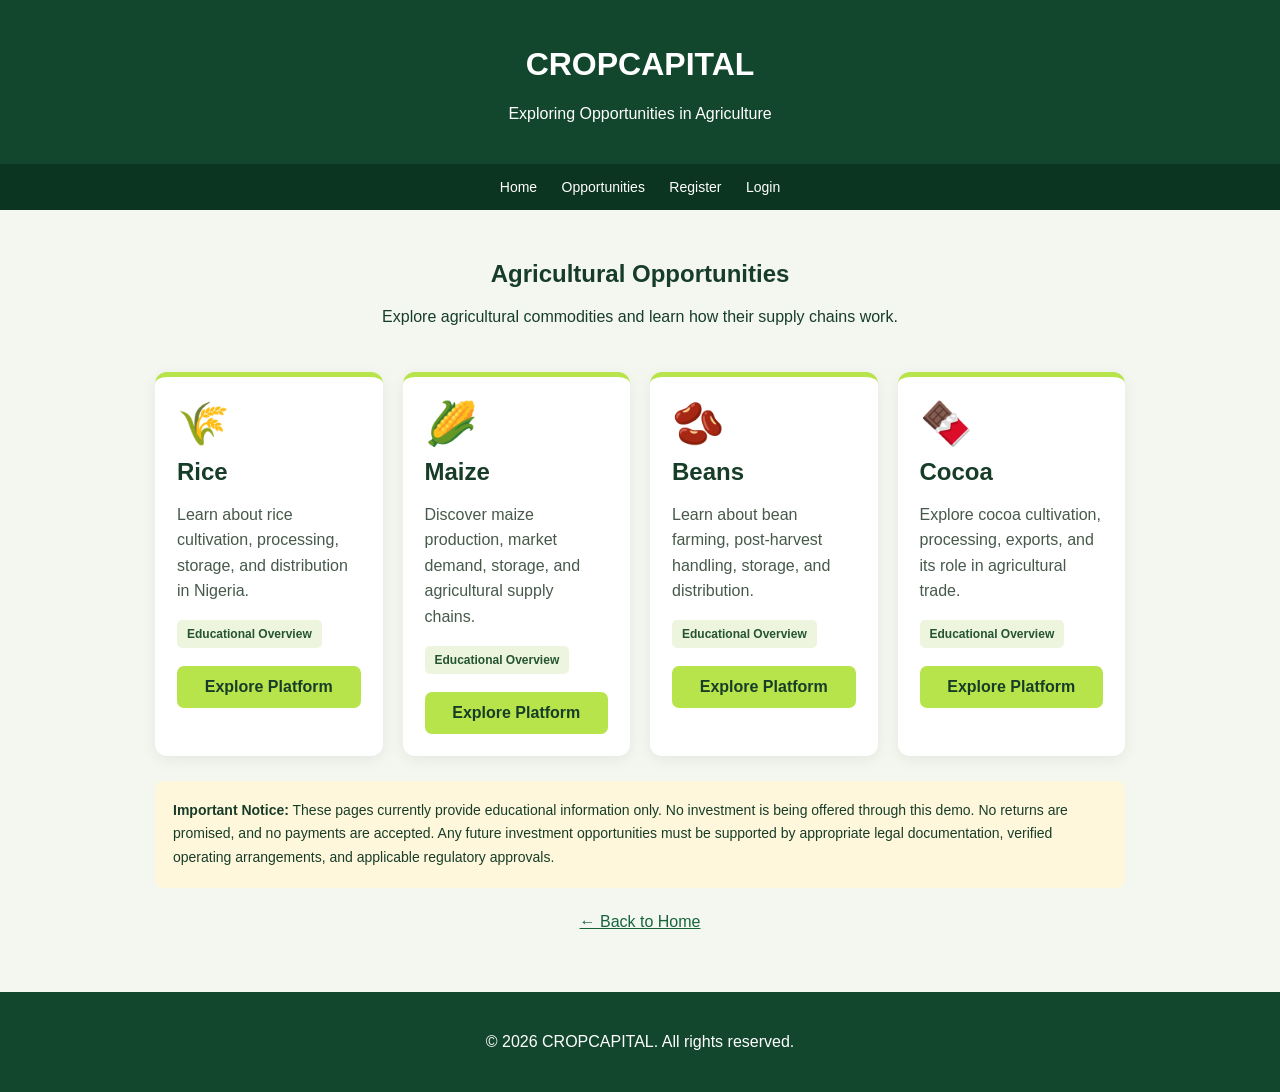
==== plans.html @ 01fa6365 "Create plans.html" ====
<!DOCTYPE html>
<html lang="en">
<head>
  <meta charset="UTF-8">
  <meta name="viewport" content="width=device-width, initial-scale=1.0">
  <title>Agricultural Opportunities | CROPCAPITAL</title>

  <style>
    * { box-sizing: border-box; }

    body {
      margin: 0;
      font-family: Arial, sans-serif;
      background: #f3f7f0;
      color: #173d28;
    }

    header {
      background: #12472d;
      color: white;
      text-align: center;
      padding: 25px 15px;
    }

    nav {
      background: #0b3520;
      padding: 14px;
      text-align: center;
    }

    nav a {
      color: white;
      text-decoration: none;
      margin: 0 10px;
      font-size: 14px;
    }

    .intro {
      text-align: center;
      padding: 30px 15px 15px;
    }

    .container {
      max-width: 1000px;
      margin: auto;
      padding: 15px;
    }

    .plans {
      display: grid;
      grid-template-columns: repeat(auto-fit, minmax(220px, 1fr));
      gap: 20px;
    }

    .card {
      background: white;
      border-radius: 12px;
      padding: 22px;
      box-shadow: 0 4px 15px #00000010;
      border-top: 5px solid #b7e34b;
    }

    .crop {
      font-size: 42px;
      margin-bottom: 10px;
    }

    .card h2 {
      margin: 5px 0 12px;
    }

    .card p {
      line-height: 1.6;
      color: #46594b;
    }

    .status {
      display: inline-block;
      background: #edf5df;
      color: #24552f;
      padding: 7px 10px;
      border-radius: 5px;
      font-size: 12px;
      font-weight: bold;
    }

    .button {
      display: block;
      text-align: center;
      background: #b7e34b;
      color: #173d28;
      padding: 12px;
      border-radius: 7px;
      text-decoration: none;
      font-weight: bold;
      margin-top: 18px;
    }

    .notice {
      background: #fff7dc;
      padding: 18px;
      border-radius: 8px;
      line-height: 1.7;
      margin: 25px 0;
      font-size: 14px;
    }

    footer {
      text-align: center;
      padding: 25px;
      background: #12472d;
      color: white;
      margin-top: 30px;
    }
  </style>
</head>

<body>

  <header>
    <h1>CROPCAPITAL</h1>
    <p>Exploring Opportunities in Agriculture</p>
  </header>

  <nav>
    <a href="index.html">Home</a>
    <a href="plans.html">Opportunities</a>
    <a href="register.html">Register</a>
    <a href="login.html">Login</a>
  </nav>

  <section class="intro">
    <h2>Agricultural Opportunities</h2>
    <p>Explore agricultural commodities and learn how their supply chains work.</p>
  </section>

  <main class="container">
    <div class="plans">

      <article class="card">
        <div class="crop">🌾</div>
        <h2>Rice</h2>
        <p>Learn about rice cultivation, processing, storage, and distribution in Nigeria.</p>
        <span class="status">Educational Overview</span>
        <a class="button" href="register.html">Explore Platform</a>
      </article>

      <article class="card">
        <div class="crop">🌽</div>
        <h2>Maize</h2>
        <p>Discover maize production, market demand, storage, and agricultural supply chains.</p>
        <span class="status">Educational Overview</span>
        <a class="button" href="register.html">Explore Platform</a>
      </article>

      <article class="card">
        <div class="crop">🫘</div>
        <h2>Beans</h2>
        <p>Learn about bean farming, post-harvest handling, storage, and distribution.</p>
        <span class="status">Educational Overview</span>
        <a class="button" href="register.html">Explore Platform</a>
      </article>

      <article class="card">
        <div class="crop">🍫</div>
        <h2>Cocoa</h2>
        <p>Explore cocoa cultivation, processing, exports, and its role in agricultural trade.</p>
        <span class="status">Educational Overview</span>
        <a class="button" href="register.html">Explore Platform</a>
      </article>

    </div>

    <div class="notice">
      <strong>Important Notice:</strong>
      These pages currently provide educational information only.
      No investment is being offered through this demo. No returns are
      promised, and no payments are accepted. Any future investment
      opportunities must be supported by appropriate legal documentation,
      verified operating arrangements, and applicable regulatory approvals.
    </div>

    <p style="text-align:center;">
      <a href="index.html" style="color:#17643b;">← Back to Home</a>
    </p>
  </main>

  <footer>
    <p>&copy; 2026 CROPCAPITAL. All rights reserved.</p>
  </footer>

</body>
</html>
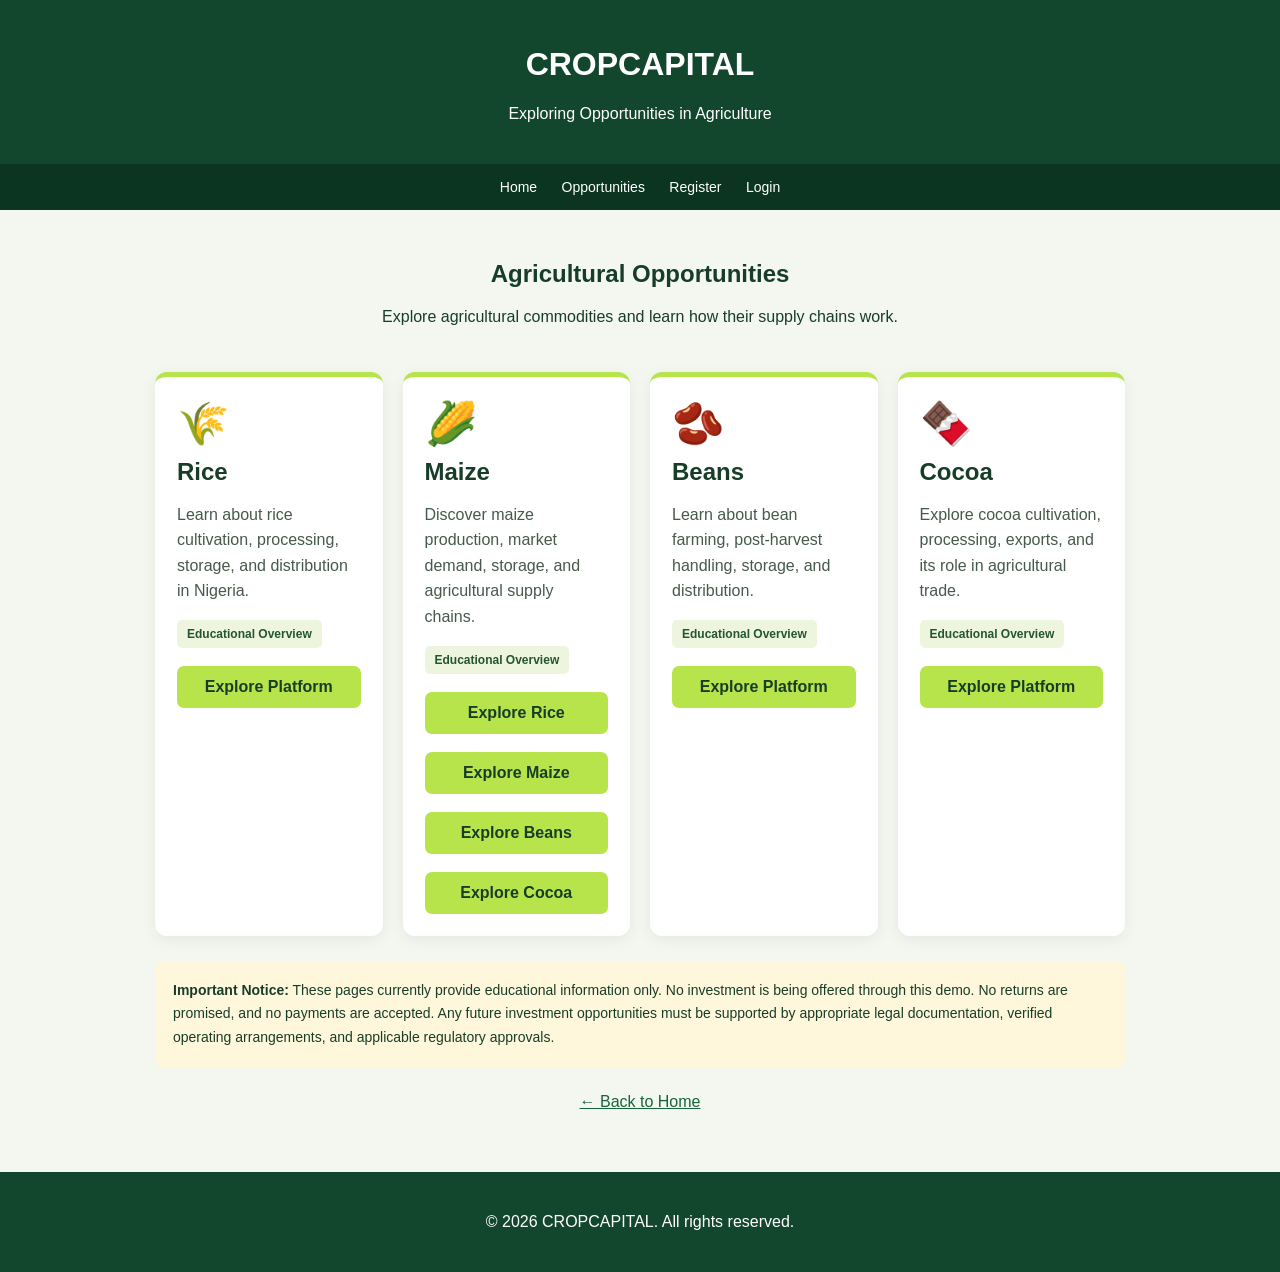
==== commit 271482c5: "Update plans.html" ====
--- a/plans.html
+++ b/plans.html
@@ -150,7 +150,10 @@
         <h2>Maize</h2>
         <p>Discover maize production, market demand, storage, and agricultural supply chains.</p>
         <span class="status">Educational Overview</span>
-        <a class="button" href="register.html">Explore Platform</a>
+        <a class="button" href="rice.html">Explore Rice</a>
+        <a class="button" href="maize.html">Explore Maize</a>
+        <a class="button" href="beans.html">Explore Beans</a>
+        <a class="button" href="cocoa.html">Explore Cocoa</a>
       </article>
 
       <article class="card">
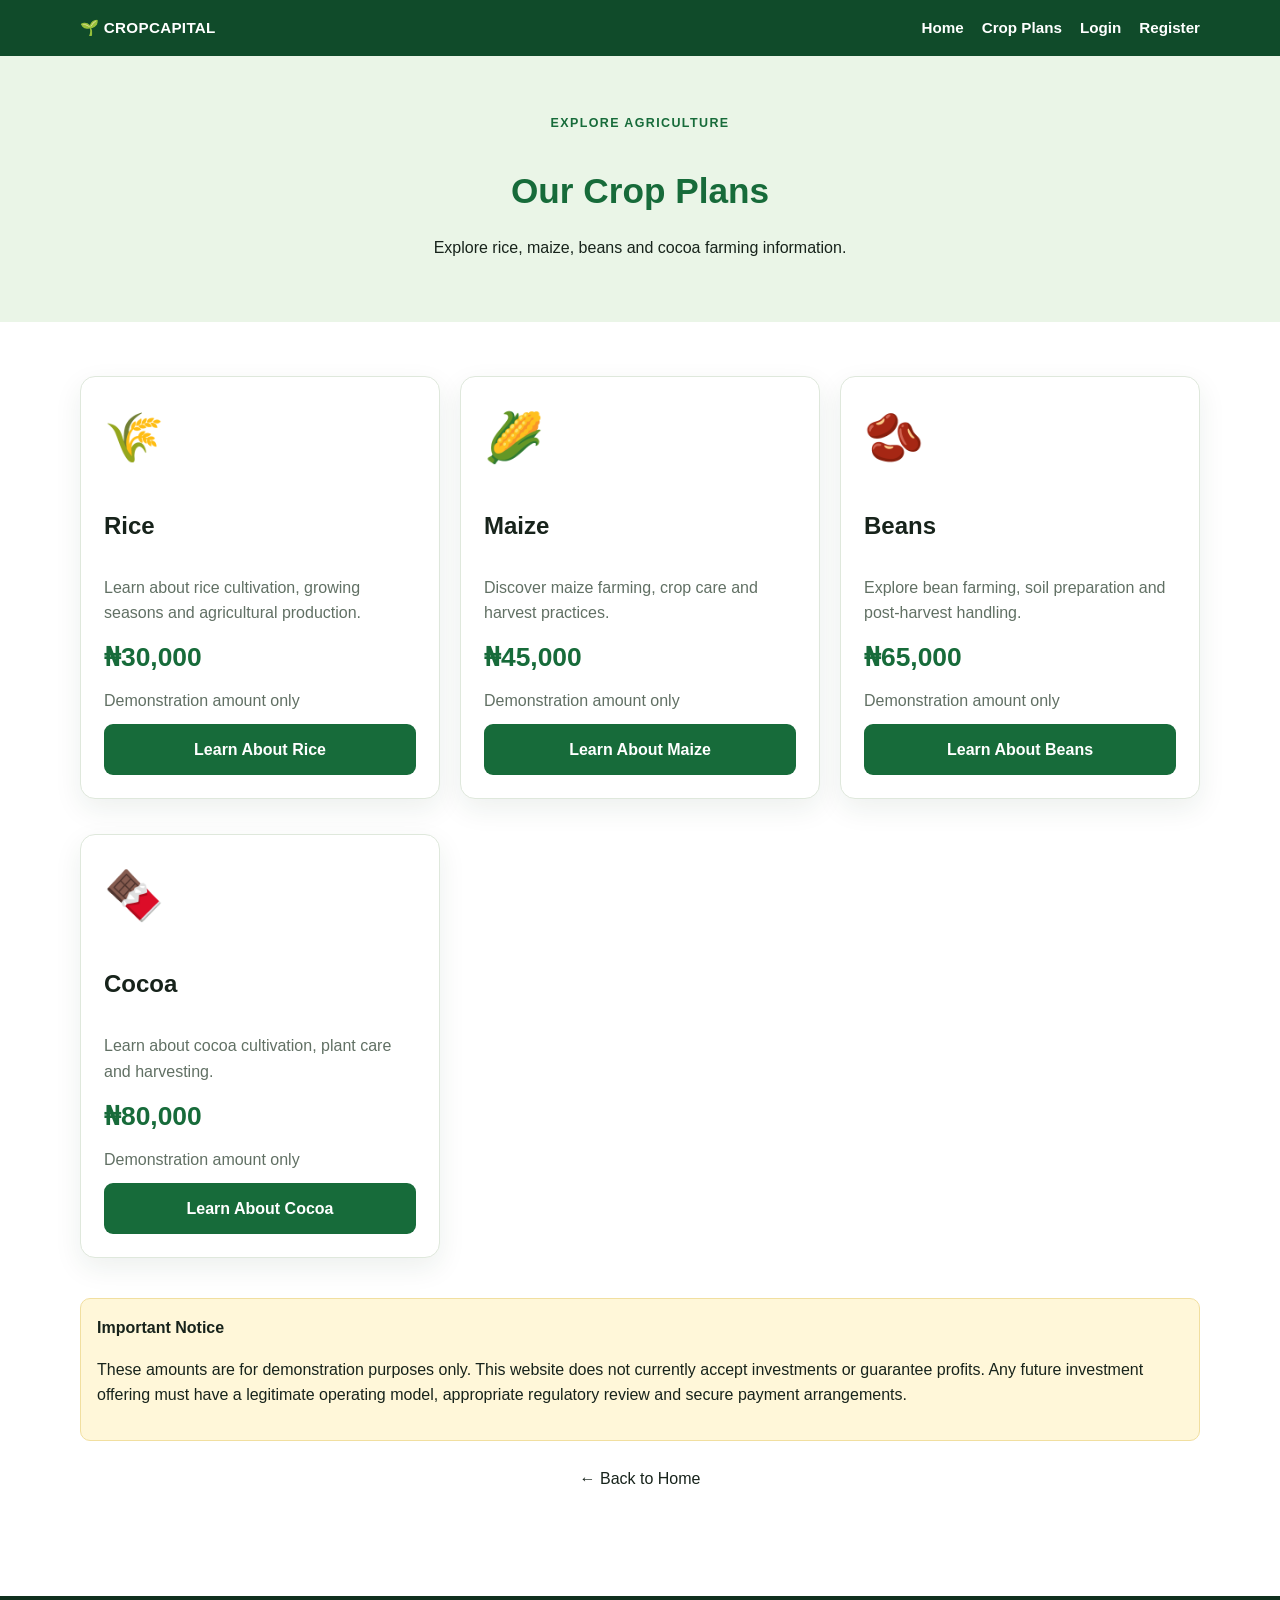
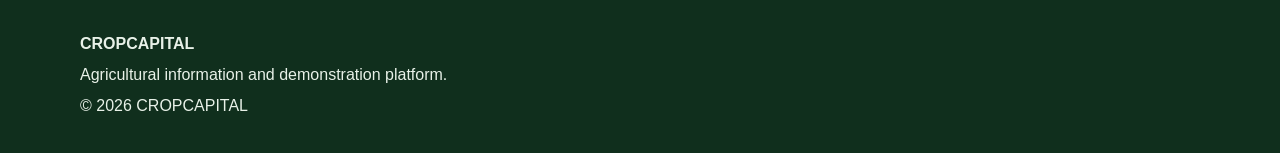
==== commit 1d398723: "Update plans.html" ====
--- a/plans.html
+++ b/plans.html
@@ -3,194 +3,113 @@
 <head>
   <meta charset="UTF-8">
   <meta name="viewport" content="width=device-width, initial-scale=1.0">
-  <title>Agricultural Opportunities | CROPCAPITAL</title>
-
+  <title>Crop Plans | CROPCAPITAL</title>
+  <link rel="stylesheet" href="style.css">
   <style>
-    * { box-sizing: border-box; }
-
-    body {
-      margin: 0;
-      font-family: Arial, sans-serif;
-      background: #f3f7f0;
-      color: #173d28;
-    }
-
-    header {
-      background: #12472d;
-      color: white;
-      text-align: center;
-      padding: 25px 15px;
-    }
-
-    nav {
-      background: #0b3520;
-      padding: 14px;
+    .plans-hero {
+      background: #eaf5e7;
+      padding: 45px 20px;
       text-align: center;
     }
-
-    nav a {
-      color: white;
-      text-decoration: none;
-      margin: 0 10px;
-      font-size: 14px;
-    }
-
-    .intro {
-      text-align: center;
-      padding: 30px 15px 15px;
-    }
-
-    .container {
-      max-width: 1000px;
-      margin: auto;
-      padding: 15px;
-    }
-
-    .plans {
-      display: grid;
-      grid-template-columns: repeat(auto-fit, minmax(220px, 1fr));
-      gap: 20px;
-    }
-
-    .card {
-      background: white;
-      border-radius: 12px;
-      padding: 22px;
-      box-shadow: 0 4px 15px #00000010;
-      border-top: 5px solid #b7e34b;
-    }
-
-    .crop {
-      font-size: 42px;
+    .plans-hero h1 {
+      color: #176b3a;
+      font-size: 2.2rem;
       margin-bottom: 10px;
     }
-
-    .card h2 {
-      margin: 5px 0 12px;
-    }
-
-    .card p {
-      line-height: 1.6;
-      color: #46594b;
-    }
-
-    .status {
-      display: inline-block;
-      background: #edf5df;
-      color: #24552f;
-      padding: 7px 10px;
-      border-radius: 5px;
-      font-size: 12px;
-      font-weight: bold;
-    }
-
-    .button {
-      display: block;
-      text-align: center;
-      background: #b7e34b;
-      color: #173d28;
-      padding: 12px;
-      border-radius: 7px;
-      text-decoration: none;
-      font-weight: bold;
-      margin-top: 18px;
-    }
-
-    .notice {
-      background: #fff7dc;
-      padding: 18px;
-      border-radius: 8px;
-      line-height: 1.7;
-      margin: 25px 0;
-      font-size: 14px;
-    }
-
-    footer {
-      text-align: center;
-      padding: 25px;
-      background: #12472d;
-      color: white;
-      margin-top: 30px;
+    .crop-icon { font-size: 3rem; }
+    .price { color: #176b3a; font-size: 1.6rem; font-weight: bold; }
+    .plan-card { margin-bottom: 15px; }
+    .disclaimer {
+      background: #fff7d9;
+      border: 1px solid #f1dfa0;
+      border-radius: 10px;
+      padding: 16px;
+      margin-top: 25px;
     }
   </style>
 </head>
-
 <body>
 
-  <header>
-    <h1>CROPCAPITAL</h1>
-    <p>Exploring Opportunities in Agriculture</p>
-  </header>
+<header>
+  <div class="container nav">
+    <a class="brand" href="index.html">🌱 CROPCAPITAL</a>
+    <nav>
+      <a href="index.html">Home</a>
+      <a href="plans.html">Crop Plans</a>
+      <a href="login.html">Login</a>
+      <a href="register.html">Register</a>
+    </nav>
+  </div>
+</header>
 
-  <nav>
-    <a href="index.html">Home</a>
-    <a href="plans.html">Opportunities</a>
-    <a href="register.html">Register</a>
-    <a href="login.html">Login</a>
-  </nav>
+<section class="plans-hero">
+  <div class="container">
+    <p class="eyebrow">Explore Agriculture</p>
+    <h1>Our Crop Plans</h1>
+    <p>Explore rice, maize, beans and cocoa farming information.</p>
+  </div>
+</section>
 
-  <section class="intro">
-    <h2>Agricultural Opportunities</h2>
-    <p>Explore agricultural commodities and learn how their supply chains work.</p>
-  </section>
+<section>
+  <div class="container">
+    <div class="plans-grid">
 
-  <main class="container">
-    <div class="plans">
-
-      <article class="card">
-        <div class="crop">🌾</div>
+      <article class="plan-card">
+        <div class="crop-icon">🌾</div>
         <h2>Rice</h2>
-        <p>Learn about rice cultivation, processing, storage, and distribution in Nigeria.</p>
-        <span class="status">Educational Overview</span>
-        <a class="button" href="register.html">Explore Platform</a>
+        <p>Learn about rice cultivation, growing seasons and agricultural production.</p>
+        <p class="price">₦30,000</p>
+        <p>Demonstration amount only</p>
+        <a class="btn" href="rice.html">Learn About Rice</a>
       </article>
 
-      <article class="card">
-        <div class="crop">🌽</div>
+      <article class="plan-card">
+        <div class="crop-icon">🌽</div>
         <h2>Maize</h2>
-        <p>Discover maize production, market demand, storage, and agricultural supply chains.</p>
-        <span class="status">Educational Overview</span>
-        <a class="button" href="rice.html">Explore Rice</a>
-        <a class="button" href="maize.html">Explore Maize</a>
-        <a class="button" href="beans.html">Explore Beans</a>
-        <a class="button" href="cocoa.html">Explore Cocoa</a>
+        <p>Discover maize farming, crop care and harvest practices.</p>
+        <p class="price">₦45,000</p>
+        <p>Demonstration amount only</p>
+        <a class="btn" href="maize.html">Learn About Maize</a>
       </article>
 
-      <article class="card">
-        <div class="crop">🫘</div>
+      <article class="plan-card">
+        <div class="crop-icon">🫘</div>
         <h2>Beans</h2>
-        <p>Learn about bean farming, post-harvest handling, storage, and distribution.</p>
-        <span class="status">Educational Overview</span>
-        <a class="button" href="register.html">Explore Platform</a>
+        <p>Explore bean farming, soil preparation and post-harvest handling.</p>
+        <p class="price">₦65,000</p>
+        <p>Demonstration amount only</p>
+        <a class="btn" href="beans.html">Learn About Beans</a>
       </article>
 
-      <article class="card">
-        <div class="crop">🍫</div>
+      <article class="plan-card">
+        <div class="crop-icon">🍫</div>
         <h2>Cocoa</h2>
-        <p>Explore cocoa cultivation, processing, exports, and its role in agricultural trade.</p>
-        <span class="status">Educational Overview</span>
-        <a class="button" href="register.html">Explore Platform</a>
+        <p>Learn about cocoa cultivation, plant care and harvesting.</p>
+        <p class="price">₦80,000</p>
+        <p>Demonstration amount only</p>
+        <a class="btn" href="cocoa.html">Learn About Cocoa</a>
       </article>
 
     </div>
 
-    <div class="notice">
-      <strong>Important Notice:</strong>
-      These pages currently provide educational information only.
-      No investment is being offered through this demo. No returns are
-      promised, and no payments are accepted. Any future investment
-      opportunities must be supported by appropriate legal documentation,
-      verified operating arrangements, and applicable regulatory approvals.
+    <div class="disclaimer">
+      <strong>Important Notice</strong>
+      <p>These amounts are for demonstration purposes only. This website does not currently accept investments or guarantee profits. Any future investment offering must have a legitimate operating model, appropriate regulatory review and secure payment arrangements.</p>
     </div>
 
-    <p style="text-align:center;">
-      <a href="index.html" style="color:#17643b;">← Back to Home</a>
+    <p style="text-align:center; margin-top:25px;">
+      <a href="index.html">← Back to Home</a>
     </p>
-  </main>
+  </div>
+</section>
 
-  <footer>
-    <p>&copy; 2026 CROPCAPITAL. All rights reserved.</p>
-  </footer>
+<footer>
+  <div class="container">
+    <p><strong>CROPCAPITAL</strong></p>
+    <p>Agricultural information and demonstration platform.</p>
+    <p>© 2026 CROPCAPITAL</p>
+  </div>
+</footer>
 
 </body>
 </html>
--- a/style.css
+++ b/style.css
@@ -0,0 +1,91 @@
+/* CROPCAPITAL demo website styles */
+:root {
+  --green: #176b3a;
+  --green-dark: #104b2a;
+  --lime: #b7e34b;
+  --cream: #f5f8f1;
+  --text: #17231b;
+  --muted: #617064;
+  --white: #ffffff;
+  --border: #dfe8dc;
+  --shadow: 0 10px 28px rgba(20, 65, 35, .08);
+}
+* { box-sizing: border-box; }
+html { scroll-behavior: smooth; }
+body {
+  margin: 0;
+  font-family: Arial, Helvetica, sans-serif;
+  color: var(--text);
+  background: #fff;
+  line-height: 1.6;
+}
+a { color: inherit; text-decoration: none; }
+img { max-width: 100%; height: auto; }
+.container { width: min(1120px, 92%); margin: 0 auto; }
+header, .site-header {
+  background: var(--green-dark);
+  color: var(--white);
+  padding: 16px 0;
+}
+nav, .nav {
+  display: flex; align-items: center; justify-content: space-between;
+  gap: 18px; flex-wrap: wrap;
+}
+.logo, .brand { font-weight: 800; font-size: 1.25rem; letter-spacing: .3px; }
+nav a, .nav a { font-weight: 600; font-size: .95rem; }
+nav a:hover, .nav a:hover { color: var(--lime); }
+.hero {
+  padding: 76px 0;
+  background: linear-gradient(120deg, #eaf5e7, #f9fbed);
+}
+.hero h1 { font-size: clamp(2rem, 5vw, 3.6rem); line-height: 1.12; margin: 0 0 18px; max-width: 760px; }
+.hero p { font-size: 1.12rem; max-width: 680px; color: #425448; }
+.eyebrow { color: var(--green); font-weight: 800; text-transform: uppercase; letter-spacing: 1.4px; font-size: .78rem; }
+.btn, button, input[type="submit"] {
+  display: inline-block; border: 0; border-radius: 9px; padding: 13px 20px;
+  background: var(--green); color: white; font-size: 1rem; font-weight: 700;
+  cursor: pointer; text-align: center;
+}
+.btn:hover, button:hover, input[type="submit"]:hover { background: var(--green-dark); }
+.btn-secondary { background: var(--lime); color: #20351e; }
+section { padding: 54px 0; }
+.section-heading { text-align: center; margin: 0 auto 28px; max-width: 700px; }
+.section-heading h2 { margin: 0 0 8px; font-size: clamp(1.6rem, 3vw, 2.3rem); }
+.section-heading p { color: var(--muted); margin: 0; }
+.grid, .plans-grid, .cards {
+  display: grid; grid-template-columns: repeat(3, minmax(0, 1fr)); gap: 20px;
+}
+.card, .plan-card, .panel {
+  border: 1px solid var(--border); border-radius: 15px; padding: 23px;
+  background: var(--white); box-shadow: var(--shadow);
+}
+.card h3, .plan-card h3 { margin-top: 0; }
+.plan-card { display: flex; flex-direction: column; gap: 10px; }
+.plan-card .price { color: var(--green); font-size: 1.65rem; font-weight: 800; }
+.plan-card p { color: var(--muted); margin: 0; }
+.plan-card .btn { margin-top: auto; }
+.notice { padding: 15px 18px; border-radius: 10px; background: #fff7d9; border: 1px solid #f1dfa0; color: #624d12; }
+.form-wrap { width: min(480px, 92%); margin: 44px auto; }
+form { display: grid; gap: 15px; }
+label { font-weight: 700; font-size: .94rem; }
+input, select, textarea {
+  width: 100%; padding: 13px 14px; border: 1px solid #cbd8cb; border-radius: 8px;
+  font: inherit; background: #fff;
+}
+input:focus, select:focus, textarea:focus { outline: 2px solid #b7e34b; border-color: var(--green); }
+.small-note { color: var(--muted); font-size: .9rem; }
+.dashboard-stats { display: grid; grid-template-columns: repeat(3, minmax(0, 1fr)); gap: 15px; }
+.stat { background: #edf6e9; border-radius: 12px; padding: 18px; }
+.stat span { display: block; color: var(--muted); font-size: .9rem; }
+.stat strong { font-size: 1.4rem; color: var(--green-dark); }
+footer { background: #102f1d; color: #e8f1e8; padding: 30px 0; margin-top: 35px; }
+footer p { margin: 5px 0; }
+ul { padding-left: 22px; }
+@media (max-width: 760px) {
+  .hero { padding: 52px 0; }
+  .grid, .plans-grid, .cards { grid-template-columns: 1fr; }
+  .dashboard-stats { grid-template-columns: 1fr; }
+  nav, .nav { justify-content: center; }
+  .logo, .brand { width: 100%; text-align: center; }
+  section { padding: 38px 0; }
+}
